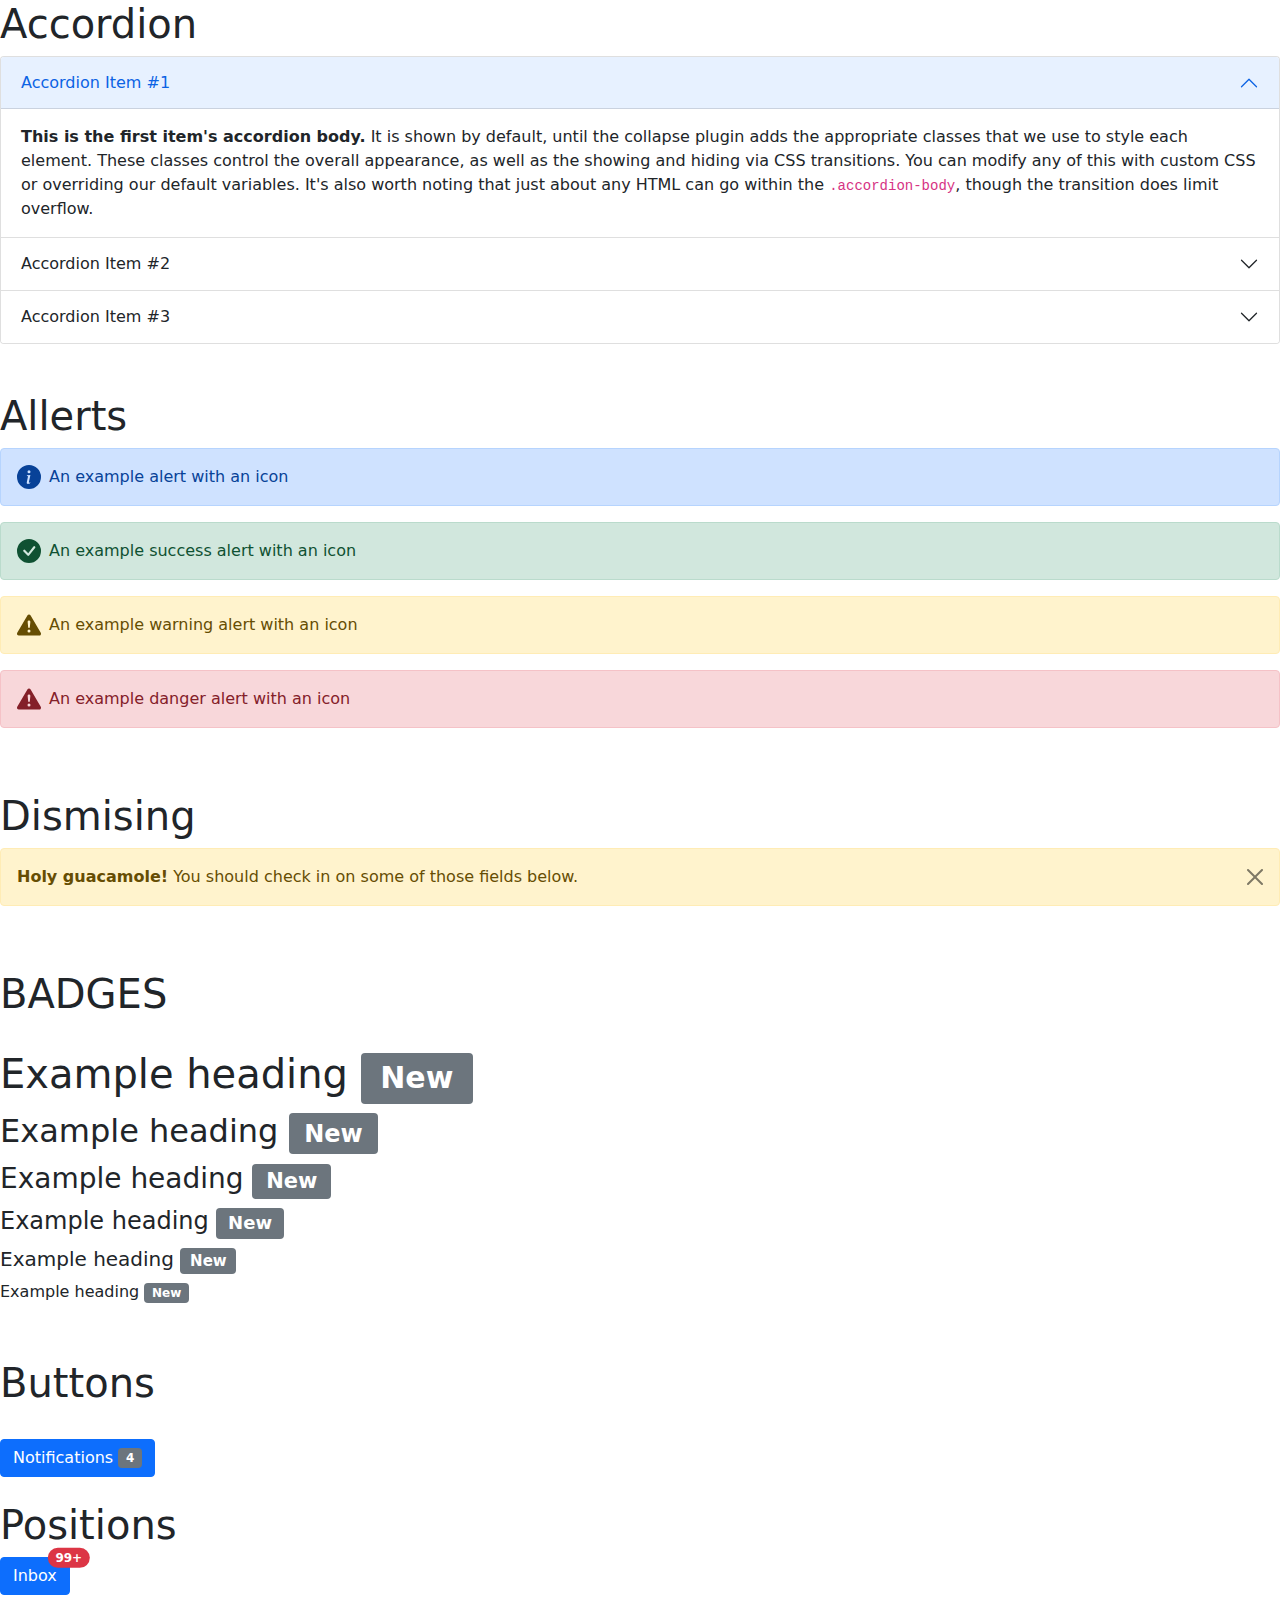
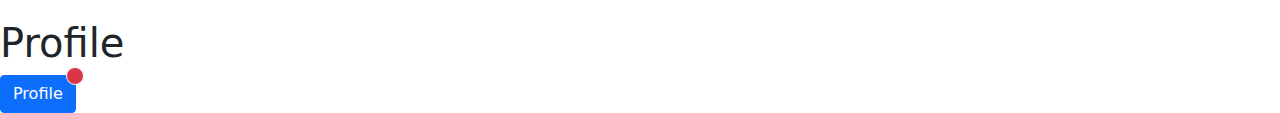
==== Components/index.html @ 62d17294 "modified" ====
<!DOCTYPE html>
<html lang="en">
<head>
    <meta charset="UTF-8">
    <meta http-equiv="X-UA-Compatible" content="IE=edge">
    <meta name="viewport" content="width=device-width, initial-scale=1.0">
    <title>Bootstrap_5_practise</title>
    <link rel="stylesheet" href="./css/bootstrap.min.css">
</head>
<body>
    <!--============ ACORDION ==============-->
    <h1>Accordion</h1>
    <div class="accordion" id="accordionExample">
        <div class="accordion-item">
          <h2 class="accordion-header" id="headingOne">
            <button class="accordion-button" type="button" data-bs-toggle="collapse" data-bs-target="#collapseOne" aria-expanded="true" aria-controls="collapseOne">
              Accordion Item #1
            </button>
          </h2>
          <div id="collapseOne" class="accordion-collapse collapse show" aria-labelledby="headingOne" data-bs-parent="#accordionExample">
            <div class="accordion-body">
              <strong>This is the first item's accordion body.</strong> It is shown by default, until the collapse plugin adds the appropriate classes that we use to style each element. These classes control the overall appearance, as well as the showing and hiding via CSS transitions. You can modify any of this with custom CSS or overriding our default variables. It's also worth noting that just about any HTML can go within the <code>.accordion-body</code>, though the transition does limit overflow.
            </div>
          </div>
        </div>
        <div class="accordion-item">
          <h2 class="accordion-header" id="headingTwo">
            <button class="accordion-button collapsed" type="button" data-bs-toggle="collapse" data-bs-target="#collapseTwo" aria-expanded="false" aria-controls="collapseTwo">
              Accordion Item #2
            </button>
          </h2>
          <div id="collapseTwo" class="accordion-collapse collapse" aria-labelledby="headingTwo" data-bs-parent="#accordionExample">
            <div class="accordion-body">
              <strong>This is the second item's accordion body.</strong> It is hidden by default, until the collapse plugin adds the appropriate classes that we use to style each element. These classes control the overall appearance, as well as the showing and hiding via CSS transitions. You can modify any of this with custom CSS or overriding our default variables. It's also worth noting that just about any HTML can go within the <code>.accordion-body</code>, though the transition does limit overflow.
            </div>
          </div>
        </div>
        <div class="accordion-item">
          <h2 class="accordion-header" id="headingThree">
            <button class="accordion-button collapsed" type="button" data-bs-toggle="collapse" data-bs-target="#collapseThree" aria-expanded="false" aria-controls="collapseThree">
              Accordion Item #3
            </button>
          </h2>
          <div id="collapseThree" class="accordion-collapse collapse" aria-labelledby="headingThree" data-bs-parent="#accordionExample">
            <div class="accordion-body">
              <strong>This is the third item's accordion body.</strong> It is hidden by default, until the collapse plugin adds the appropriate classes that we use to style each element. These classes control the overall appearance, as well as the showing and hiding via CSS transitions. You can modify any of this with custom CSS or overriding our default variables. It's also worth noting that just about any HTML can go within the <code>.accordion-body</code>, though the transition does limit overflow.
            </div>
          </div>
        </div>
      </div>


          <!--============ Allerts ==============--> <br> <br>
          <h1>Allerts</h1>

          <svg xmlns="http://www.w3.org/2000/svg" style="display: none;">
            <symbol id="check-circle-fill" fill="currentColor" viewBox="0 0 16 16">
              <path d="M16 8A8 8 0 1 1 0 8a8 8 0 0 1 16 0zm-3.97-3.03a.75.75 0 0 0-1.08.022L7.477 9.417 5.384 7.323a.75.75 0 0 0-1.06 1.06L6.97 11.03a.75.75 0 0 0 1.079-.02l3.992-4.99a.75.75 0 0 0-.01-1.05z"/>
            </symbol>
            <symbol id="info-fill" fill="currentColor" viewBox="0 0 16 16">
              <path d="M8 16A8 8 0 1 0 8 0a8 8 0 0 0 0 16zm.93-9.412-1 4.705c-.07.34.029.533.304.533.194 0 .487-.07.686-.246l-.088.416c-.287.346-.92.598-1.465.598-.703 0-1.002-.422-.808-1.319l.738-3.468c.064-.293.006-.399-.287-.47l-.451-.081.082-.381 2.29-.287zM8 5.5a1 1 0 1 1 0-2 1 1 0 0 1 0 2z"/>
            </symbol>
            <symbol id="exclamation-triangle-fill" fill="currentColor" viewBox="0 0 16 16">
              <path d="M8.982 1.566a1.13 1.13 0 0 0-1.96 0L.165 13.233c-.457.778.091 1.767.98 1.767h13.713c.889 0 1.438-.99.98-1.767L8.982 1.566zM8 5c.535 0 .954.462.9.995l-.35 3.507a.552.552 0 0 1-1.1 0L7.1 5.995A.905.905 0 0 1 8 5zm.002 6a1 1 0 1 1 0 2 1 1 0 0 1 0-2z"/>
            </symbol>
          </svg>
          
          <div class="alert alert-primary d-flex align-items-center" role="alert">
            <svg class="bi flex-shrink-0 me-2" width="24" height="24" role="img" aria-label="Info:"><use xlink:href="#info-fill"/></svg>
            <div>
              An example alert with an icon
            </div>
          </div>
          <div class="alert alert-success d-flex align-items-center" role="alert">
            <svg class="bi flex-shrink-0 me-2" width="24" height="24" role="img" aria-label="Success:"><use xlink:href="#check-circle-fill"/></svg>
            <div>
              An example success alert with an icon
            </div>
          </div>
          <div class="alert alert-warning d-flex align-items-center" role="alert">
            <svg class="bi flex-shrink-0 me-2" width="24" height="24" role="img" aria-label="Warning:"><use xlink:href="#exclamation-triangle-fill"/></svg>
            <div>
              An example warning alert with an icon
            </div>
          </div>
          <div class="alert alert-danger d-flex align-items-center" role="alert">
            <svg class="bi flex-shrink-0 me-2" width="24" height="24" role="img" aria-label="Danger:"><use xlink:href="#exclamation-triangle-fill"/></svg>
            <div>
              An example danger alert with an icon
            </div>
          </div>


                    <!--============ Allerts ==============--> <br> <br>

                    <h1>Dismising</h1>
                    <div class="alert alert-warning alert-dismissible fade show" role="alert">
                        <strong>Holy guacamole!</strong> You should check in on some of those fields below.
                        <button type="button" class="btn-close" data-bs-dismiss="alert" aria-label="Close"></button>
                      </div>

                    <!--============ Allerts ==============--> <br> <br>

                    <h1>BADGES</h1> <br> 
                    
                    <h1>Example heading <span class="badge bg-secondary">New</span></h1>
<h2>Example heading <span class="badge bg-secondary">New</span></h2>
<h3>Example heading <span class="badge bg-secondary">New</span></h3>
<h4>Example heading <span class="badge bg-secondary">New</span></h4>
<h5>Example heading <span class="badge bg-secondary">New</span></h5>
<h6>Example heading <span class="badge bg-secondary">New</span></h6>


                  <!--============ bUTTONS ==============--> <br> <br>

                  <h1>Buttons</h1> <br>
                  <button type="button" class="btn btn-primary">
                    Notifications <span class="badge bg-secondary">4</span>
                  </button>

                <!--============ bUTTONS ==============--> <br> <br>
                <h1>Positions</h1>
                <button type="button" class="btn btn-primary position-relative">
                    Inbox
                    <span class="position-absolute top-0 start-100 translate-middle badge rounded-pill bg-danger">
                      99+
                      <span class="visually-hidden">unread messages</span>
                    </span>
                  </button>

                  <br> <br>
                  <h1>Profile</h1>
                  <button type="button" class="btn btn-primary position-relative">
                    Profile
                    <span class="position-absolute top-0 start-100 translate-middle p-2 bg-danger border border-light rounded-circle">
                      <span class="visually-hidden">New alerts</span>
                    </span>
                  </button>

    <script src="./js/bootstrap.min.js"></script>
</body>
</html>
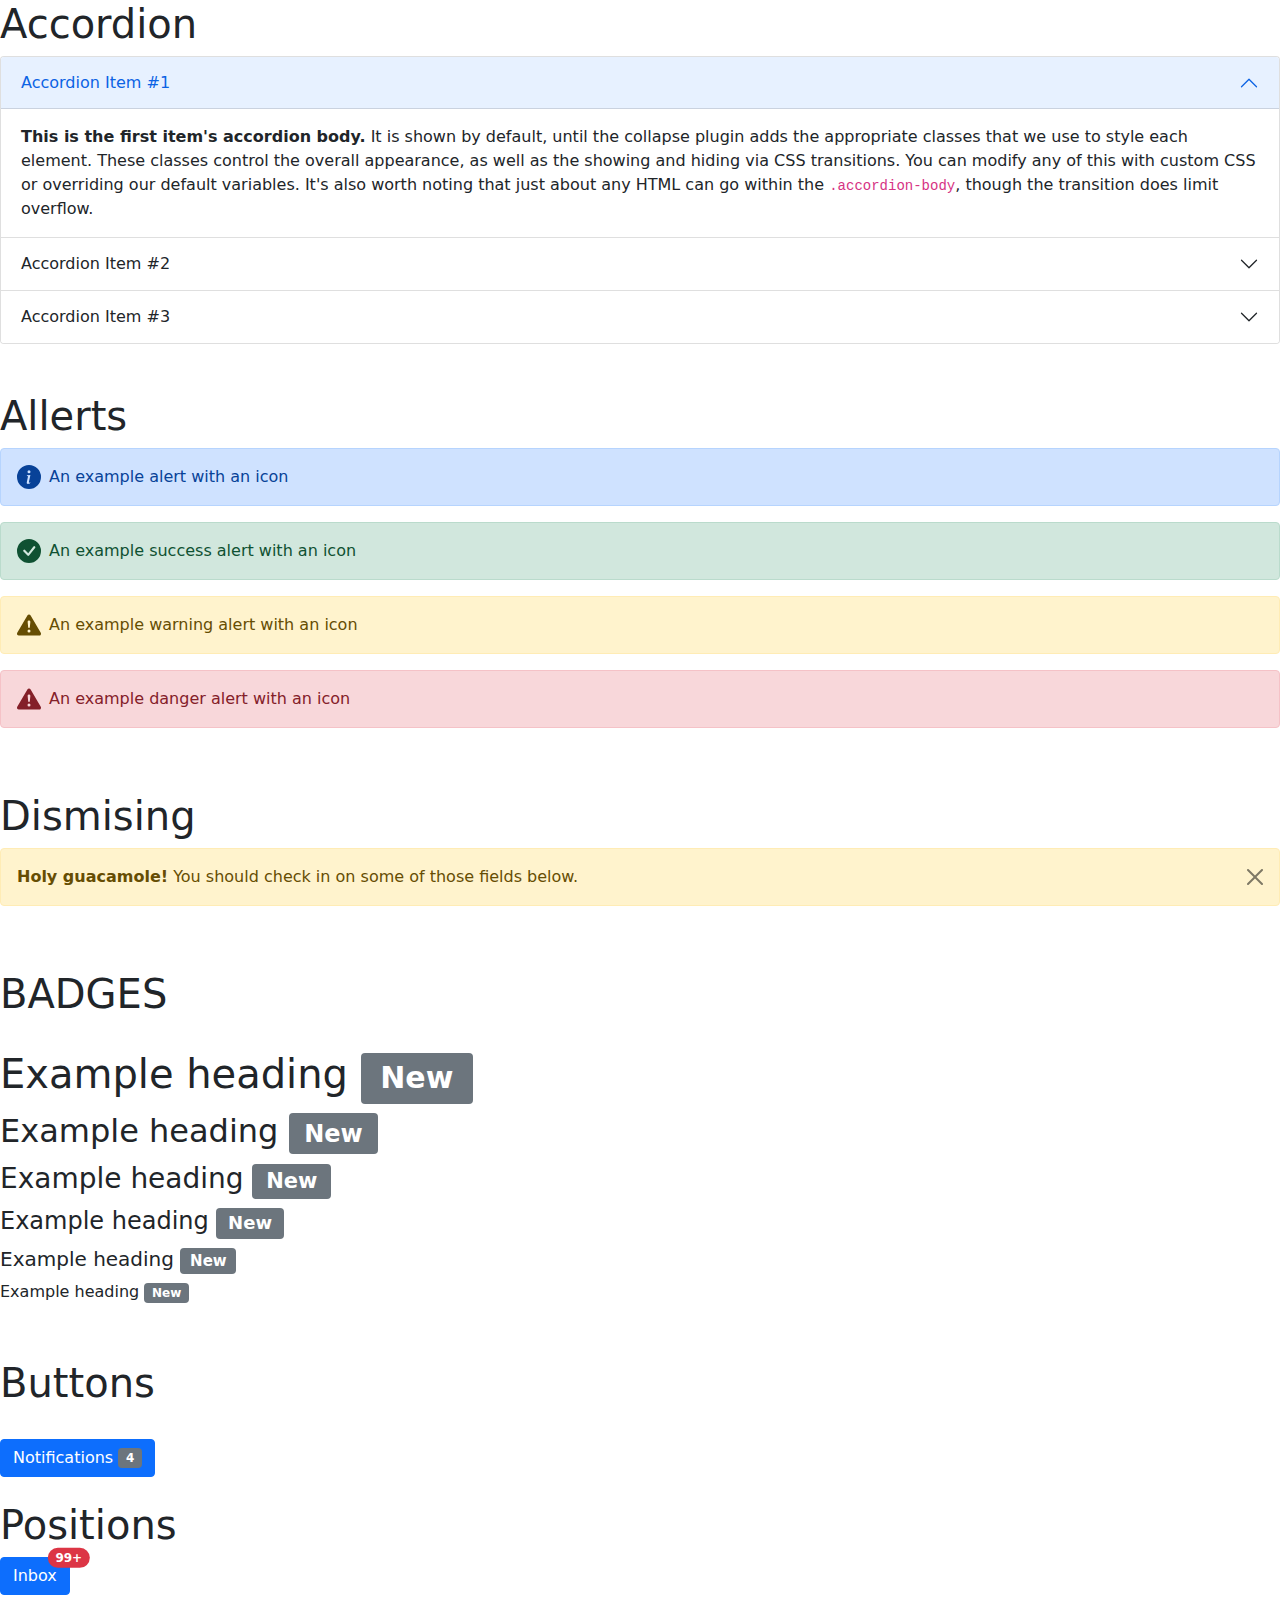
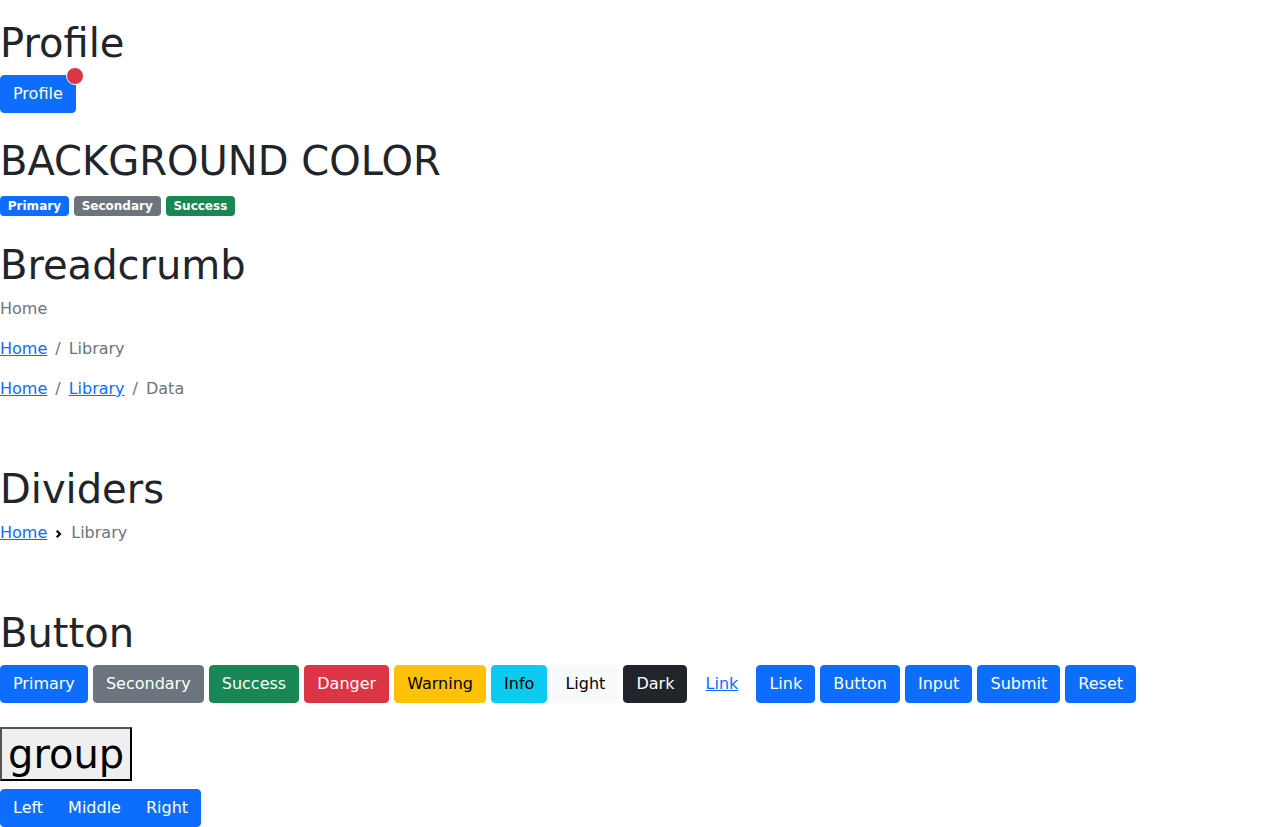
==== commit ce4b0a29: "modified 2" ====
--- a/Components/index.html
+++ b/Components/index.html
@@ -137,6 +137,81 @@
                     </span>
                   </button>
 
+
+                      <!--============ BACKGROUND COLOR ==============--> <br> <br>
+
+                      <h1>BACKGROUND COLOR </h1>
+                      <span class="badge bg-primary">Primary</span>
+                      <span class="badge bg-secondary">Secondary</span>
+                      <span class="badge bg-success">Success</span>
+
+
+                <!--============ Breadcrumb ==============--> <br> <br>
+                <h1> Breadcrumb</h1>
+
+
+                <nav aria-label="breadcrumb">
+                  <ol class="breadcrumb">
+                    <li class="breadcrumb-item active" aria-current="page">Home</li>
+                  </ol>
+                </nav>
+                
+                <nav aria-label="breadcrumb">
+                  <ol class="breadcrumb">
+                    <li class="breadcrumb-item"><a href="#">Home</a></li>
+                    <li class="breadcrumb-item active" aria-current="page">Library</li>
+                  </ol>
+                </nav>
+                
+                <nav aria-label="breadcrumb">
+                  <ol class="breadcrumb">
+                    <li class="breadcrumb-item"><a href="#">Home</a></li>
+                    <li class="breadcrumb-item"><a href="#">Library</a></li>
+                    <li class="breadcrumb-item active" aria-current="page">Data</li>
+                  </ol>
+                </nav>
+                <!--============ Dividers ==============--> <br> <br>
+
+
+                <h1>Dividers </h1>
+
+                <nav style="--bs-breadcrumb-divider: url(&#34;data:image/svg+xml,%3Csvg xmlns='http://www.w3.org/2000/svg' width='8' height='8'%3E%3Cpath d='M2.5 0L1 1.5 3.5 4 1 6.5 2.5 8l4-4-4-4z' fill='currentColor'/%3E%3C/svg%3E&#34;);" aria-label="breadcrumb">
+                  <ol class="breadcrumb">
+                    <li class="breadcrumb-item"><a href="#">Home</a></li>
+                    <li class="breadcrumb-item active" aria-current="page">Library</li>
+                  </ol>
+                </nav>
+
+               <!--============ bUTTONS ==============--> <br> <br>
+               <h1>Button </h1>
+               <button type="button" class="btn btn-primary">Primary</button>
+               <button type="button" class="btn btn-secondary">Secondary</button>
+               <button type="button" class="btn btn-success">Success</button>
+               <button type="button" class="btn btn-danger">Danger</button>
+               <button type="button" class="btn btn-warning">Warning</button>
+               <button type="button" class="btn btn-info">Info</button>
+               <button type="button" class="btn btn-light">Light</button>
+               <button type="button" class="btn btn-dark">Dark</button>
+               
+               <button type="button" class="btn btn-link">Link</button>
+
+               <a class="btn btn-primary" href="#" role="button">Link</a>
+               <button class="btn btn-primary" type="submit">Button</button>
+               <input class="btn btn-primary" type="button" value="Input">
+               <input class="btn btn-primary" type="submit" value="Submit">
+               <input class="btn btn-primary" type="reset" value="Reset">
+
+               <!--============ bUTTONS group ==============--> <br> <br>
+               <h1><Button> group</Button></h1>
+
+               <div class="btn-group" role="group" aria-label="Basic example">
+                <button type="button" class="btn btn-primary">Left</button>
+                <button type="button" class="btn btn-primary">Middle</button>
+                <button type="button" class="btn btn-primary">Right</button>
+              </div>
+
+
+
     <script src="./js/bootstrap.min.js"></script>
 </body>
 </html>